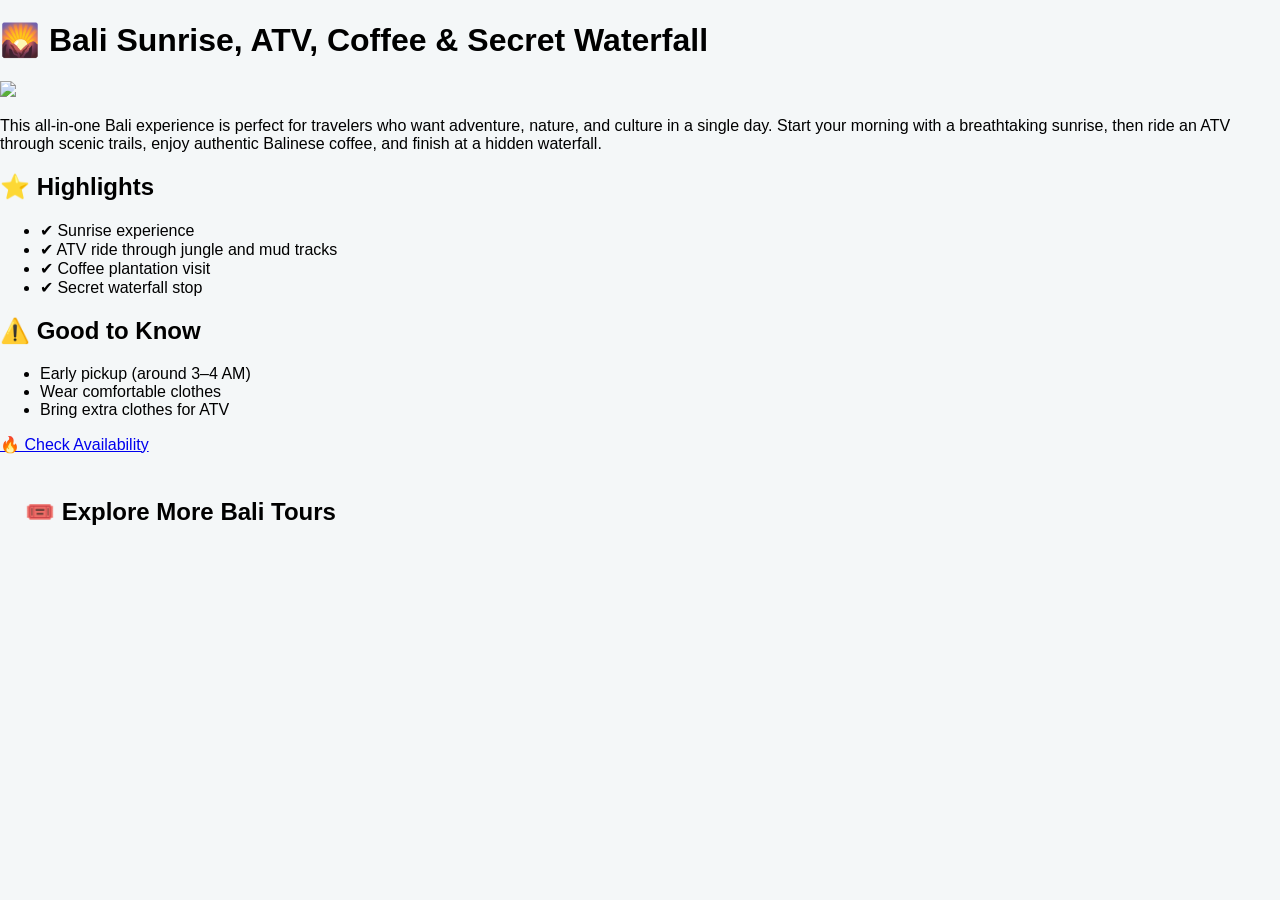
==== index.html @ 60db237e "Update tour title and image in index.html" ====
<!DOCTYPE html>
<html>
<head>
<title>Submarine Tour in Nusa Penida</title>
<meta name="description" content="Best Bali combo tour: sunrise, ATV ride, coffee tasting, and secret waterfall. Book your adventure today.">
<link rel="stylesheet" href="style.css">
</head>

<body>

<h1>🌄 Bali Sunrise, ATV, Coffee & Secret Waterfall</h1>

<img src="https://www.getyourguide.com/kintamani-l118050/bali-sunrise-atv-coffee-secret-waterfall-t1121928/?ranking_uuid=4626fa23-63b4-476c-9b20-74745f0dfc5a">

<p>
This all-in-one Bali experience is perfect for travelers who want adventure, nature, and culture in a single day.
Start your morning with a breathtaking sunrise, then ride an ATV through scenic trails, enjoy authentic Balinese coffee, and finish at a hidden waterfall.
</p>

<h2>⭐ Highlights</h2>
<ul>
  <li>✔ Sunrise experience</li>
  <li>✔ ATV ride through jungle and mud tracks</li>
  <li>✔ Coffee plantation visit</li>
  <li>✔ Secret waterfall stop</li>
</ul>

<h2>⚠️ Good to Know</h2>
<ul>
  <li>Early pickup (around 3–4 AM)</li>
  <li>Wear comfortable clothes</li>
  <li>Bring extra clothes for ATV</li>
</ul>

<a href="https://www.getyourguide.com?partner_id=JICTRFT&cmp=bali_combo_adventure" target="_blank">
🔥 Check Availability
</a>

  <section>
  <h2>🎟️ Explore More Bali Tours</h2>

  <div data-gyg-href="https://widget.getyourguide.com/default/activities.frame"
       data-gyg-locale-code="en-US"
       data-gyg-widget="activities"
       data-gyg-number-of-items="6"
       data-gyg-partner-id="JICTRFT">
  </div>

  <script async src="https://widget.getyourguide.com/dist/pa.umd.production.min.js"></script>
</section>
 
</body>
</html>
---- style.css ----
body {
font-family: Arial, sans-serif;
margin: 0;
background: #f4f7f8;
}

.hero {
background: linear-gradient(to right, #009688, #26a69a);
color: white;
text-align: center;
padding: 60px 20px;
}

.cta {
display: inline-block;
margin-top: 20px;
background: #ff5722;
color: white;
padding: 12px 20px;
border-radius: 8px;
text-decoration: none;
}

section {
padding: 25px;
}

.card {
background: white;
padding: 20px;
margin: 20px 0;
border-radius: 12px;
box-shadow: 0 5px 15px rgba(0,0,0,0.08);
}

.card a {
display: inline-block;
margin-top: 10px;
background: #ff5722;
color: white;
padding: 10px 15px;
border-radius: 6px;
text-decoration: none;
}

footer {
text-align: center;
padding: 20px;
background: #222;
color: white;
}

.card img {
  width: 100%;
  height: 180px;
  object-fit: cover;
  border-radius: 10px;
  margin-bottom: 10px;
}
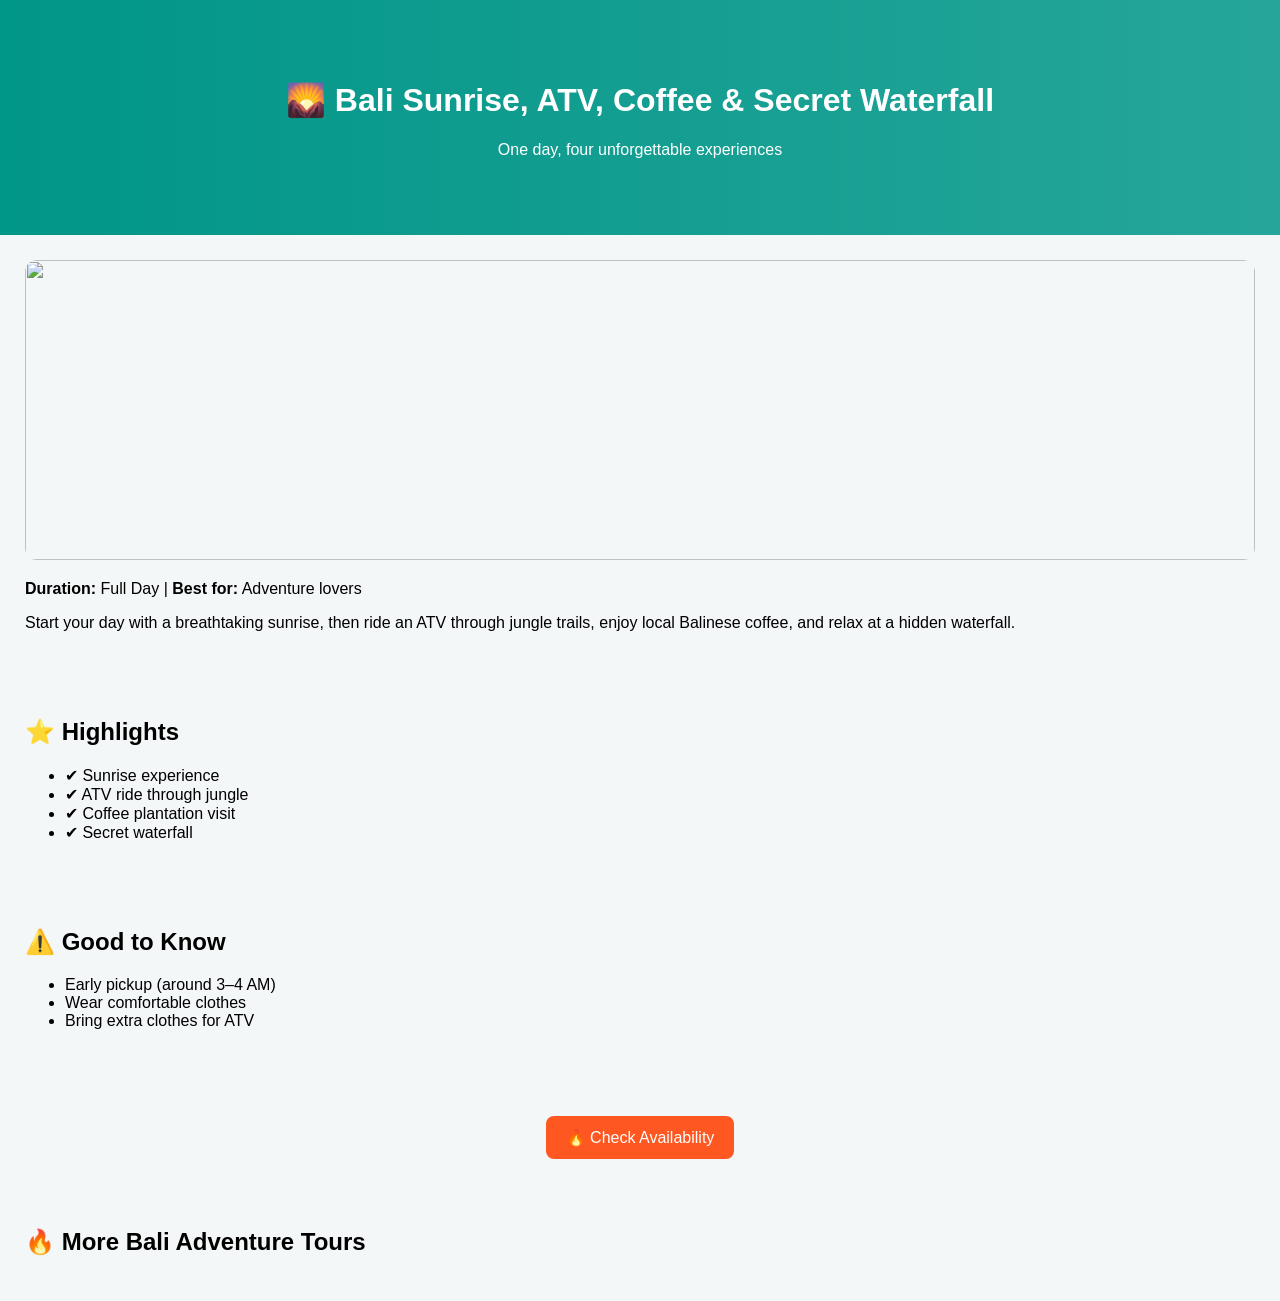
==== commit f694275c: "Revise HTML for Bali Sunrise Tour page Updated the HTML structure and content for the Bali tour page" ====
--- a/index.html
+++ b/index.html
@@ -1,53 +1,71 @@
 <!DOCTYPE html>
-<html>
+<html lang="en">
 <head>
-<title>Submarine Tour in Nusa Penida</title>
-<meta name="description" content="Best Bali combo tour: sunrise, ATV ride, coffee tasting, and secret waterfall. Book your adventure today.">
+<meta charset="UTF-8">
+<meta name="viewport" content="width=device-width, initial-scale=1.0">
+<title>Bali Sunrise, ATV, Coffee & Waterfall Tour</title>
+<meta name="description" content="Best Bali combo tour: sunrise, ATV ride, coffee tasting, and secret waterfall.">
 <link rel="stylesheet" href="style.css">
 </head>
 
 <body>
 
-<h1>🌄 Bali Sunrise, ATV, Coffee & Secret Waterfall</h1>
+<header class="hero">
+  <h1>🌄 Bali Sunrise, ATV, Coffee & Secret Waterfall</h1>
+  <p>One day, four unforgettable experiences</p>
+</header>
 
-<img src="https://www.getyourguide.com/kintamani-l118050/bali-sunrise-atv-coffee-secret-waterfall-t1121928/?ranking_uuid=4626fa23-63b4-476c-9b20-74745f0dfc5a">
+<section>
+
+<img src="https://images.unsplash.com/photo-1506744038136-46273834b3fb"
+     style="width:100%; height:300px; object-fit:cover; border-radius:12px;">
+
+<p><strong>Duration:</strong> Full Day | <strong>Best for:</strong> Adventure lovers</p>
 
 <p>
-This all-in-one Bali experience is perfect for travelers who want adventure, nature, and culture in a single day.
-Start your morning with a breathtaking sunrise, then ride an ATV through scenic trails, enjoy authentic Balinese coffee, and finish at a hidden waterfall.
+Start your day with a breathtaking sunrise, then ride an ATV through jungle trails,
+enjoy local Balinese coffee, and relax at a hidden waterfall.
 </p>
 
+</section>
+
+<section>
 <h2>⭐ Highlights</h2>
 <ul>
   <li>✔ Sunrise experience</li>
-  <li>✔ ATV ride through jungle and mud tracks</li>
+  <li>✔ ATV ride through jungle</li>
   <li>✔ Coffee plantation visit</li>
-  <li>✔ Secret waterfall stop</li>
+  <li>✔ Secret waterfall</li>
 </ul>
+</section>
 
+<section>
 <h2>⚠️ Good to Know</h2>
 <ul>
   <li>Early pickup (around 3–4 AM)</li>
   <li>Wear comfortable clothes</li>
   <li>Bring extra clothes for ATV</li>
 </ul>
+</section>
 
-<a href="https://www.getyourguide.com?partner_id=JICTRFT&cmp=bali_combo_adventure" target="_blank">
+<section style="text-align:center;">
+<a href="https://www.getyourguide.com?partner_id=JICTRFT&cmp=bali_combo_adventure" target="_blank" class="cta">
 🔥 Check Availability
 </a>
+</section>
 
-  <section>
-  <h2>🎟️ Explore More Bali Tours</h2>
+<section>
+  <h2>🔥 More Bali Adventure Tours</h2>
 
-  <div data-gyg-href="https://widget.getyourguide.com/default/activities.frame"
+  <div data-gyg-href="https://widget.getyourguide.com/default/activities.frame?cmp=bali_adventure"
        data-gyg-locale-code="en-US"
        data-gyg-widget="activities"
-       data-gyg-number-of-items="6"
+       data-gyg-number-of-items="4"
        data-gyg-partner-id="JICTRFT">
   </div>
 
   <script async src="https://widget.getyourguide.com/dist/pa.umd.production.min.js"></script>
 </section>
- 
+
 </body>
 </html>
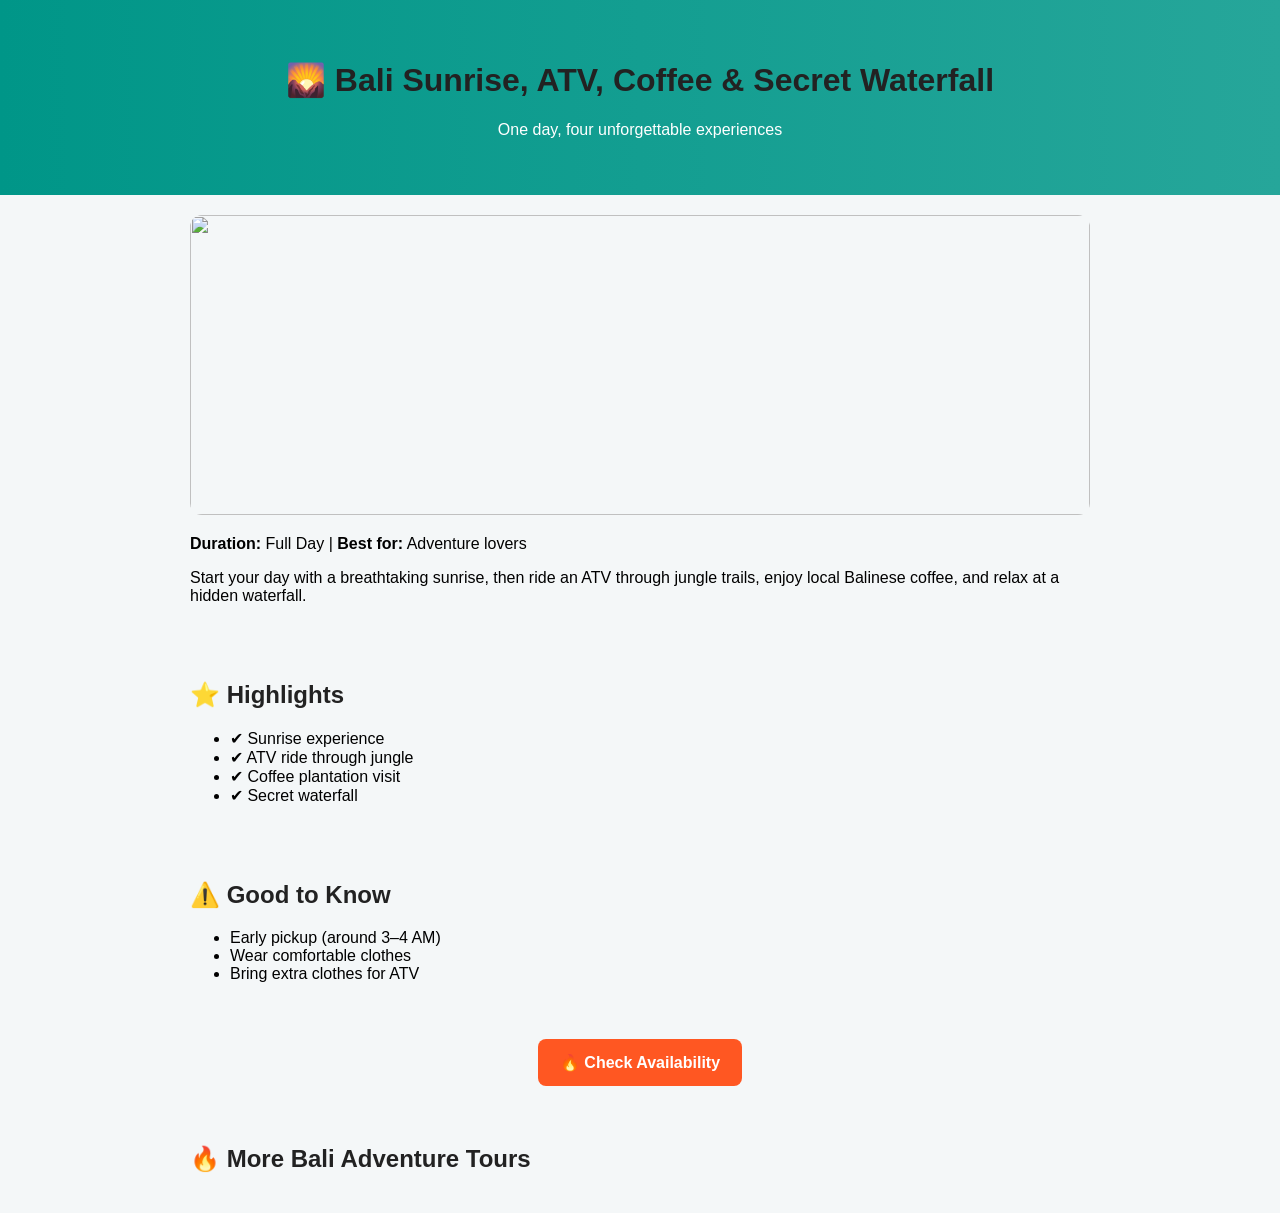
==== commit 32952e27: "Update page title to 'Holiday in Bali'" ====
--- a/index.html
+++ b/index.html
@@ -3,7 +3,7 @@
 <head>
 <meta charset="UTF-8">
 <meta name="viewport" content="width=device-width, initial-scale=1.0">
-<title>Bali Sunrise, ATV, Coffee & Waterfall Tour</title>
+<title>Holiday in Bali</title>
 <meta name="description" content="Best Bali combo tour: sunrise, ATV ride, coffee tasting, and secret waterfall.">
 <link rel="stylesheet" href="style.css">
 </head>
--- a/style.css
+++ b/style.css
@@ -1,59 +1,39 @@
 body {
-font-family: Arial, sans-serif;
-margin: 0;
-background: #f4f7f8;
+  font-family: Arial, sans-serif;
+  margin: 0;
+  background: #f4f7f8;
 }
 
+/* HERO */
 .hero {
-background: linear-gradient(to right, #009688, #26a69a);
-color: white;
-text-align: center;
-padding: 60px 20px;
+  background: linear-gradient(to right, #009688, #26a69a);
+  color: white;
+  padding: 40px 20px;
+  text-align: center;
 }
 
-.cta {
-display: inline-block;
-margin-top: 20px;
-background: #ff5722;
-color: white;
-padding: 12px 20px;
-border-radius: 8px;
-text-decoration: none;
+/* CONTENT */
+section {
+  padding: 20px;
+  max-width: 900px;
+  margin: auto;
 }
 
-section {
-padding: 25px;
+h1, h2 {
+  color: #222;
 }
 
-.card {
-background: white;
-padding: 20px;
-margin: 20px 0;
-border-radius: 12px;
-box-shadow: 0 5px 15px rgba(0,0,0,0.08);
+/* BUTTON */
+.cta {
+  display: inline-block;
+  background: #ff5722;
+  color: white;
+  padding: 14px 22px;
+  border-radius: 8px;
+  text-decoration: none;
+  font-weight: bold;
 }
 
-.card a {
-display: inline-block;
-margin-top: 10px;
-background: #ff5722;
-color: white;
-padding: 10px 15px;
-border-radius: 6px;
-text-decoration: none;
+.cta:hover {
+  background: #e64a19;
 }
-
-footer {
-text-align: center;
-padding: 20px;
-background: #222;
-color: white;
-}
-
-.card img {
-  width: 100%;
-  height: 180px;
-  object-fit: cover;
-  border-radius: 10px;
-  margin-bottom: 10px;
-}
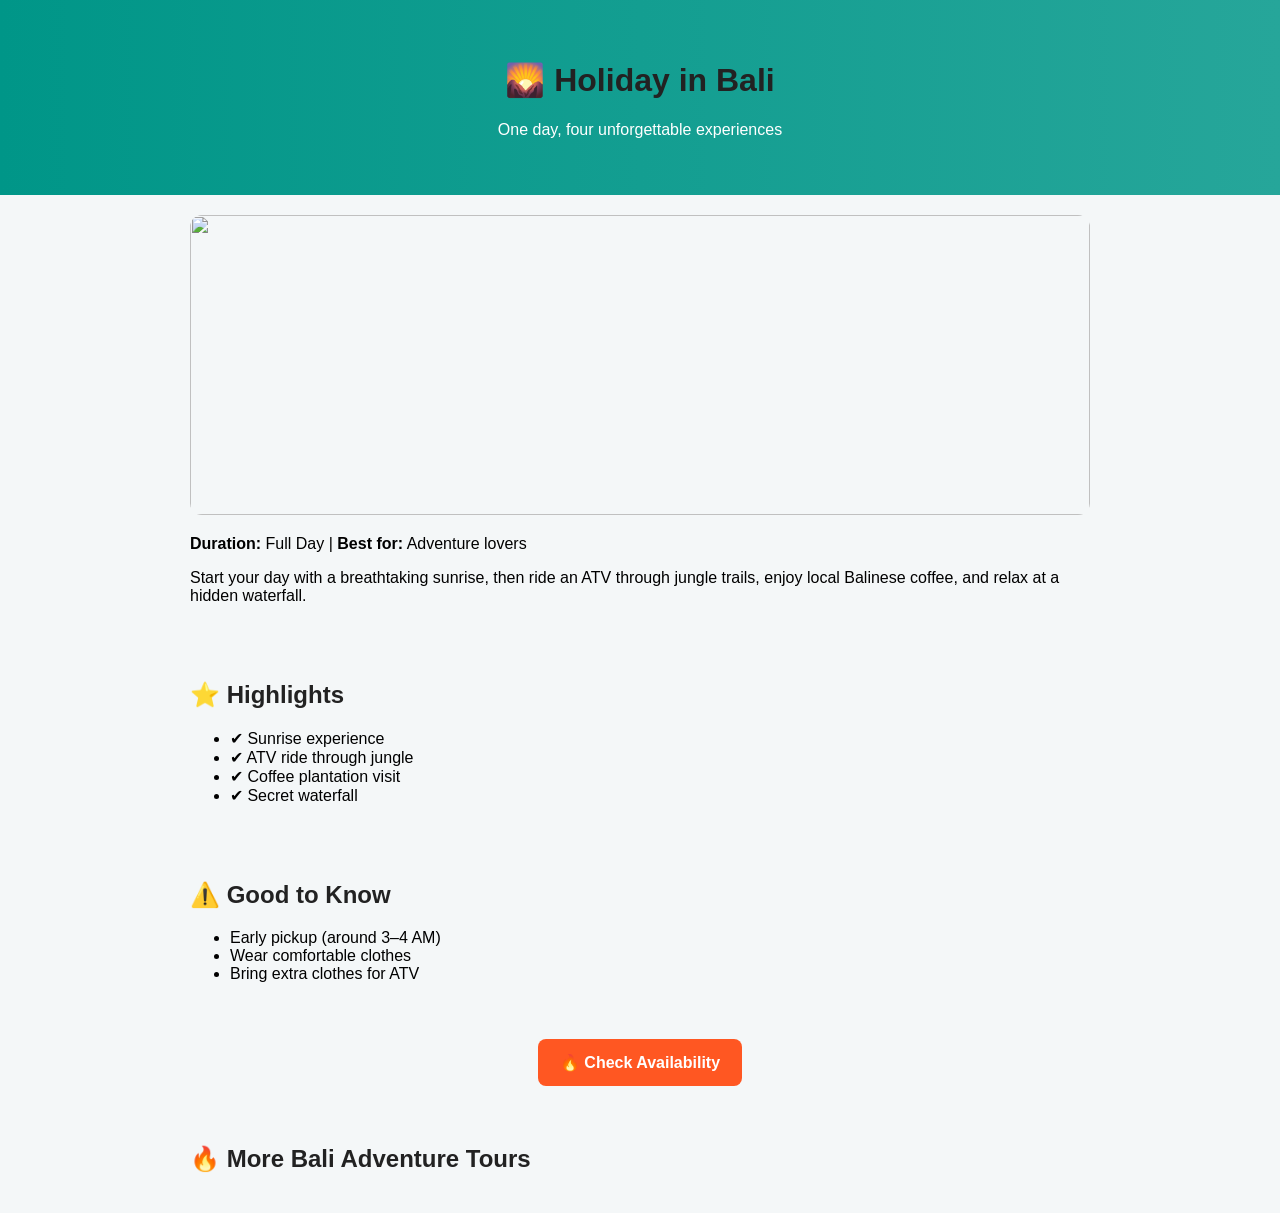
==== commit 461524f5: "Update header title for Bali experience" ====
--- a/index.html
+++ b/index.html
@@ -11,7 +11,7 @@
 <body>
 
 <header class="hero">
-  <h1>🌄 Bali Sunrise, ATV, Coffee & Secret Waterfall</h1>
+  <h1>🌄 Holiday in Bali</h1>
   <p>One day, four unforgettable experiences</p>
 </header>
 
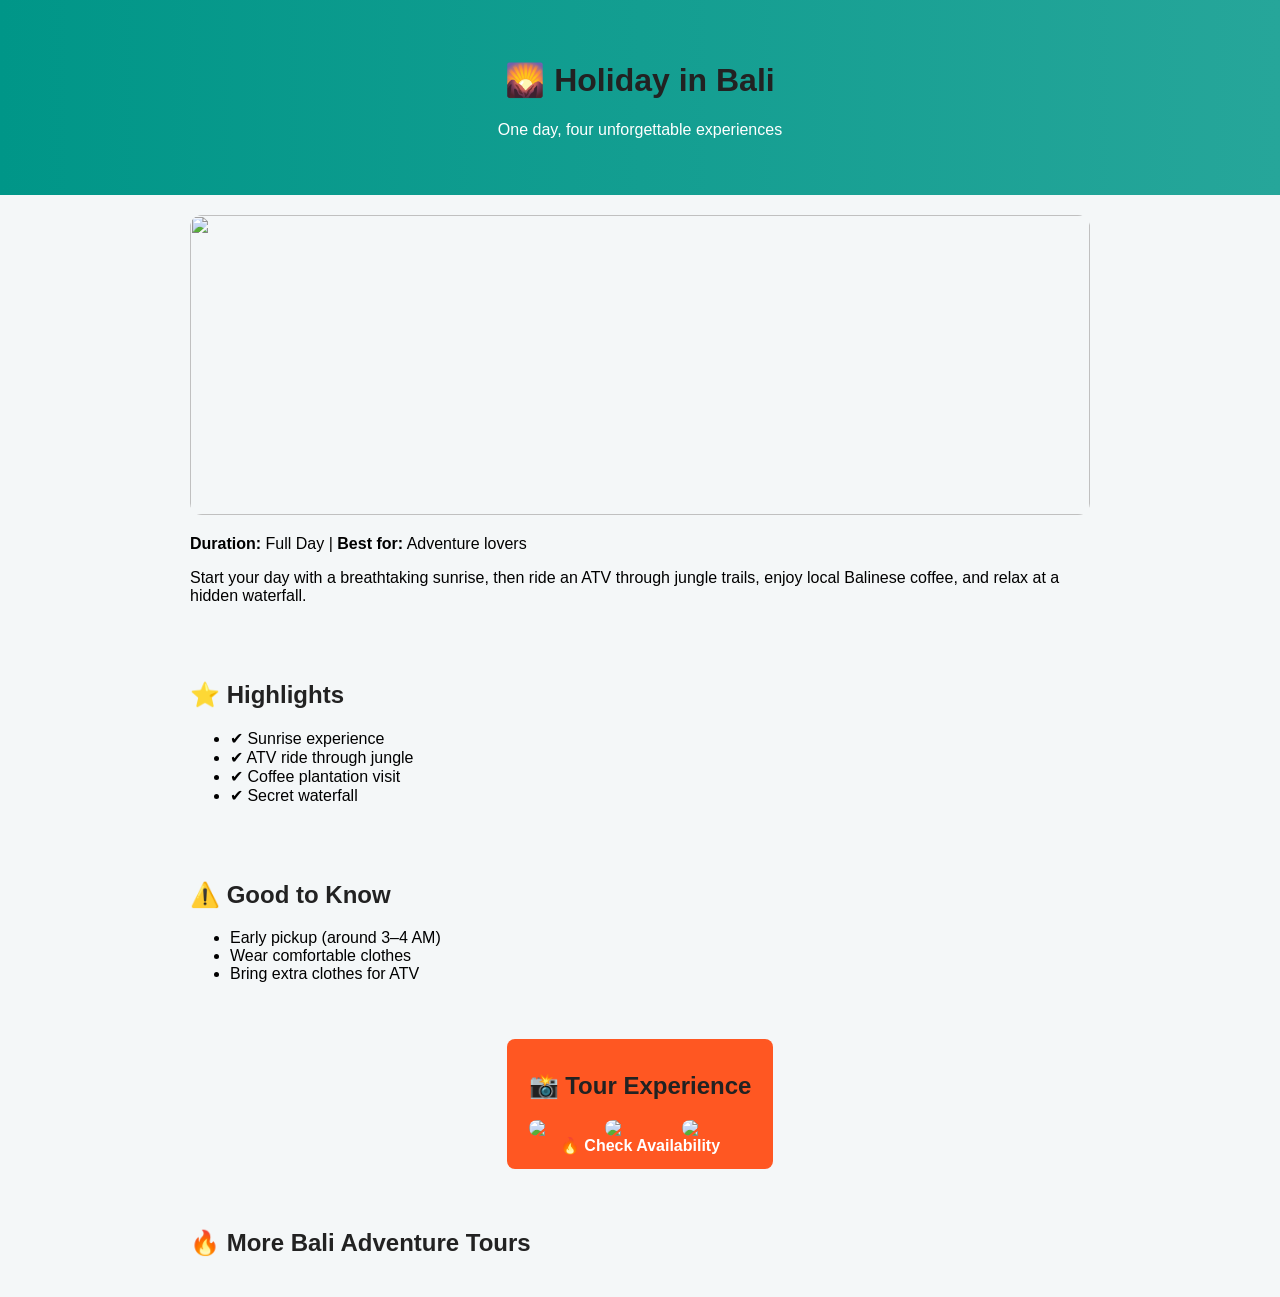
==== commit 88f57b4b: "Add tour experience section with images" ====
--- a/index.html
+++ b/index.html
@@ -50,6 +50,13 @@
 
 <section style="text-align:center;">
 <a href="https://www.getyourguide.com?partner_id=JICTRFT&cmp=bali_combo_adventure" target="_blank" class="cta">
+  <h2>📸 Tour Experience</h2>
+
+<div style="display:flex; gap:10px; flex-wrap:wrap;">
+  <img src="https://images.unsplash.com/photo-1506744038136-46273834b3fb" style="width:30%; border-radius:10px;">
+  <img src="https://images.unsplash.com/photo-1526772662000-3f88f10405ff" style="width:30%; border-radius:10px;">
+  <img src="https://images.unsplash.com/photo-1500530855697-b586d89ba3ee" style="width:30%; border-radius:10px;">
+</div>
 🔥 Check Availability
 </a>
 </section>
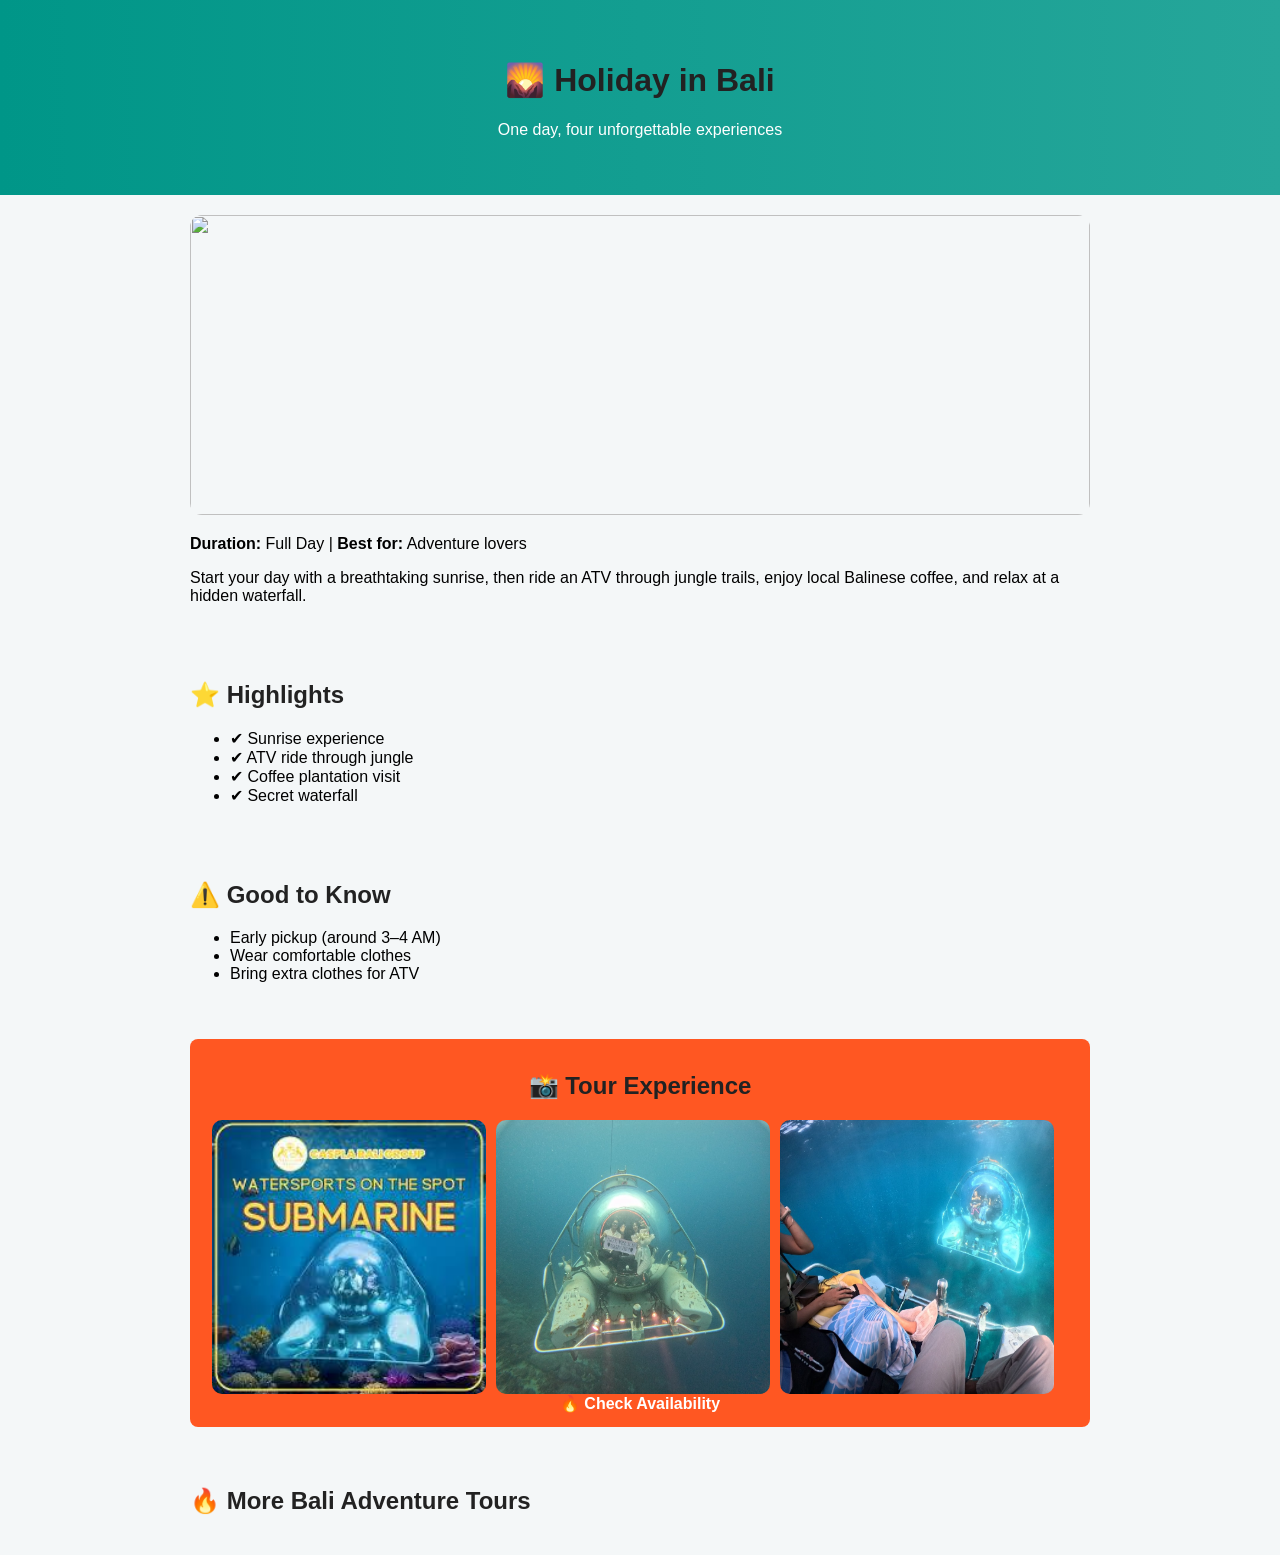
==== commit c06618c4: "Update images in tour experience section" ====
--- a/index.html
+++ b/index.html
@@ -52,10 +52,10 @@
 <a href="https://www.getyourguide.com?partner_id=JICTRFT&cmp=bali_combo_adventure" target="_blank" class="cta">
   <h2>📸 Tour Experience</h2>
 
-<div style="display:flex; gap:10px; flex-wrap:wrap;">
-  <img src="https://images.unsplash.com/photo-1506744038136-46273834b3fb" style="width:30%; border-radius:10px;">
-  <img src="https://images.unsplash.com/photo-1526772662000-3f88f10405ff" style="width:30%; border-radius:10px;">
-  <img src="https://images.unsplash.com/photo-1500530855697-b586d89ba3ee" style="width:30%; border-radius:10px;">
+ <div style="display:flex; gap:10px; flex-wrap:wrap;">
+  <img src="Caspla-1.jpg" style="width:32%; border-radius:10px;">
+  <img src="Caspla-2.jpg" style="width:32%; border-radius:10px;">
+  <img src="Caspla-3.jpg" style="width:32%; border-radius:10px;">
 </div>
 🔥 Check Availability
 </a>
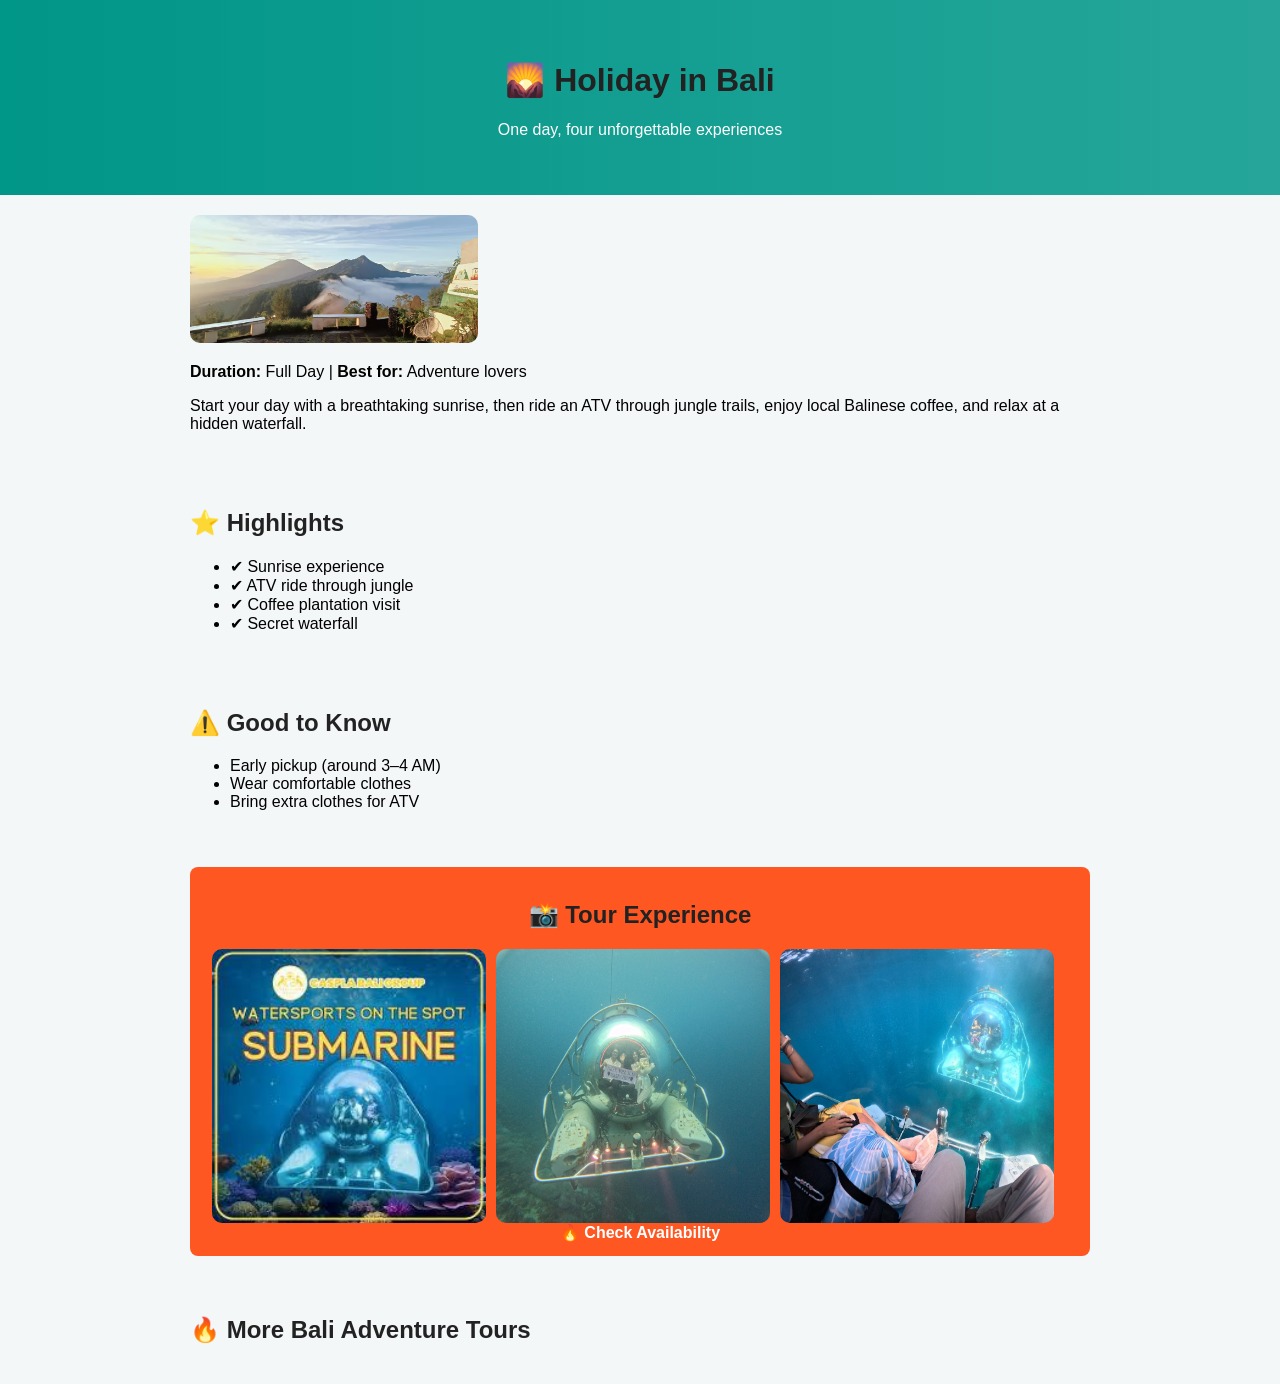
==== commit a7d2f888: "Update index.html" ====
--- a/index.html
+++ b/index.html
@@ -17,8 +17,7 @@
 
 <section>
 
-<img src="https://images.unsplash.com/photo-1506744038136-46273834b3fb"
-     style="width:100%; height:300px; object-fit:cover; border-radius:12px;">
+<img src="Sunrise1.avif" style="width:32%; border-radius:10px;">
 
 <p><strong>Duration:</strong> Full Day | <strong>Best for:</strong> Adventure lovers</p>
 
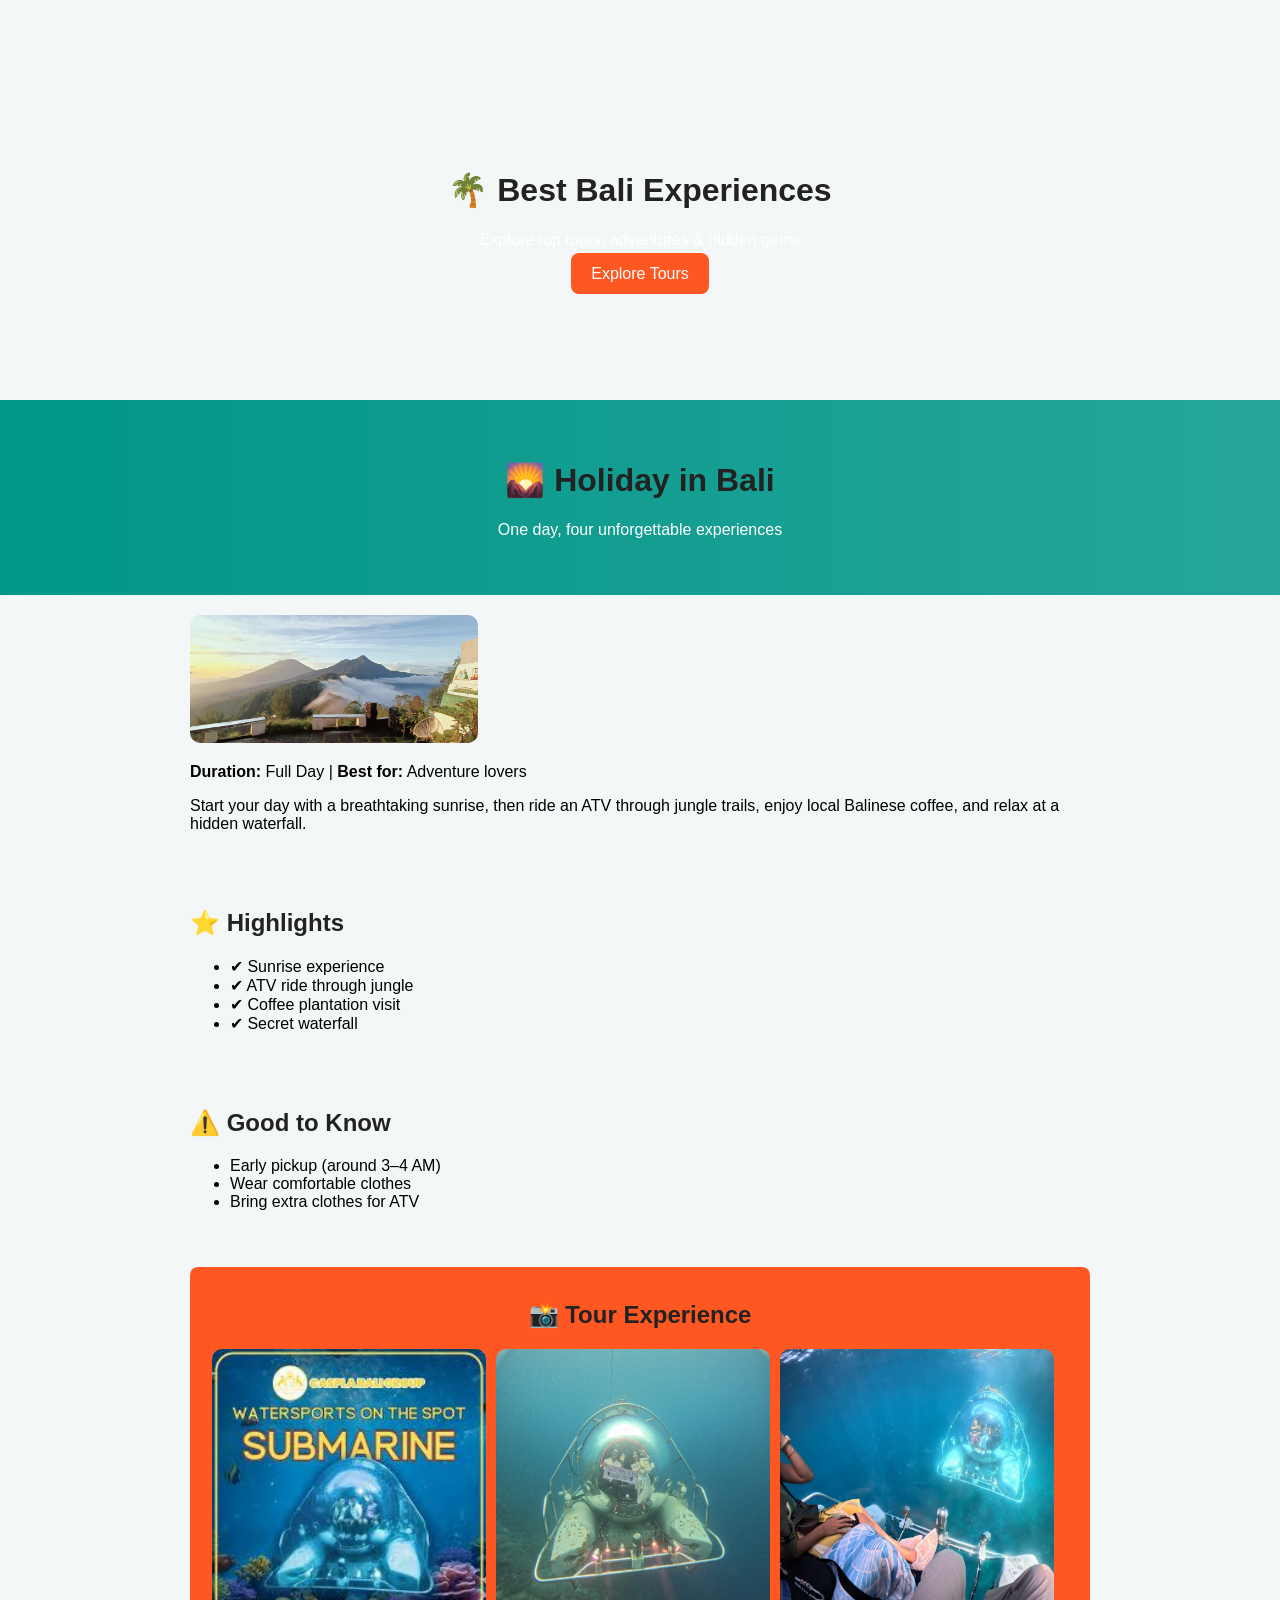
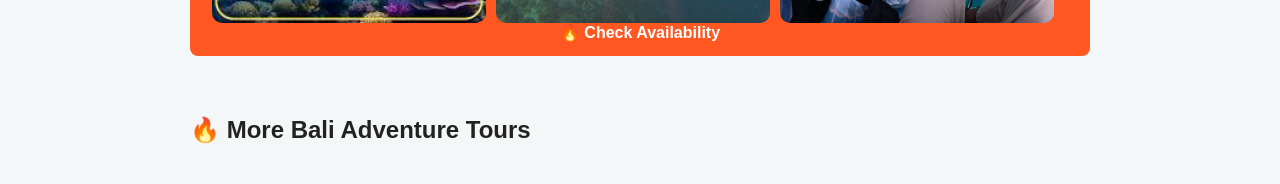
==== commit f9c9a721: "Update index.html" ====
--- a/index.html
+++ b/index.html
@@ -7,7 +7,23 @@
 <meta name="description" content="Best Bali combo tour: sunrise, ATV ride, coffee tasting, and secret waterfall.">
 <link rel="stylesheet" href="style.css">
 </head>
+<header style="position:relative; height:400px; overflow:hidden;">
 
+  <video autoplay muted loop playsinline
+    style="position:absolute; width:100%; height:100%; object-fit:cover;">
+    <source src="https://casplabaligroup.com/wp-content/uploads/2025/12/website-Submarine.mp4" type="video/mp4">
+  </video>
+
+  <div style="position:relative; z-index:2; color:white; text-align:center; padding-top:150px;">
+    <h1>🌴 Best Bali Experiences</h1>
+    <p>Explore top tours, adventures & hidden gems</p>
+
+    <a href="#tours" style="background:#ff5722; color:white; padding:12px 20px; border-radius:8px; text-decoration:none;">
+      Explore Tours
+    </a>
+  </div>
+
+</header>
 <body>
 
 <header class="hero">
